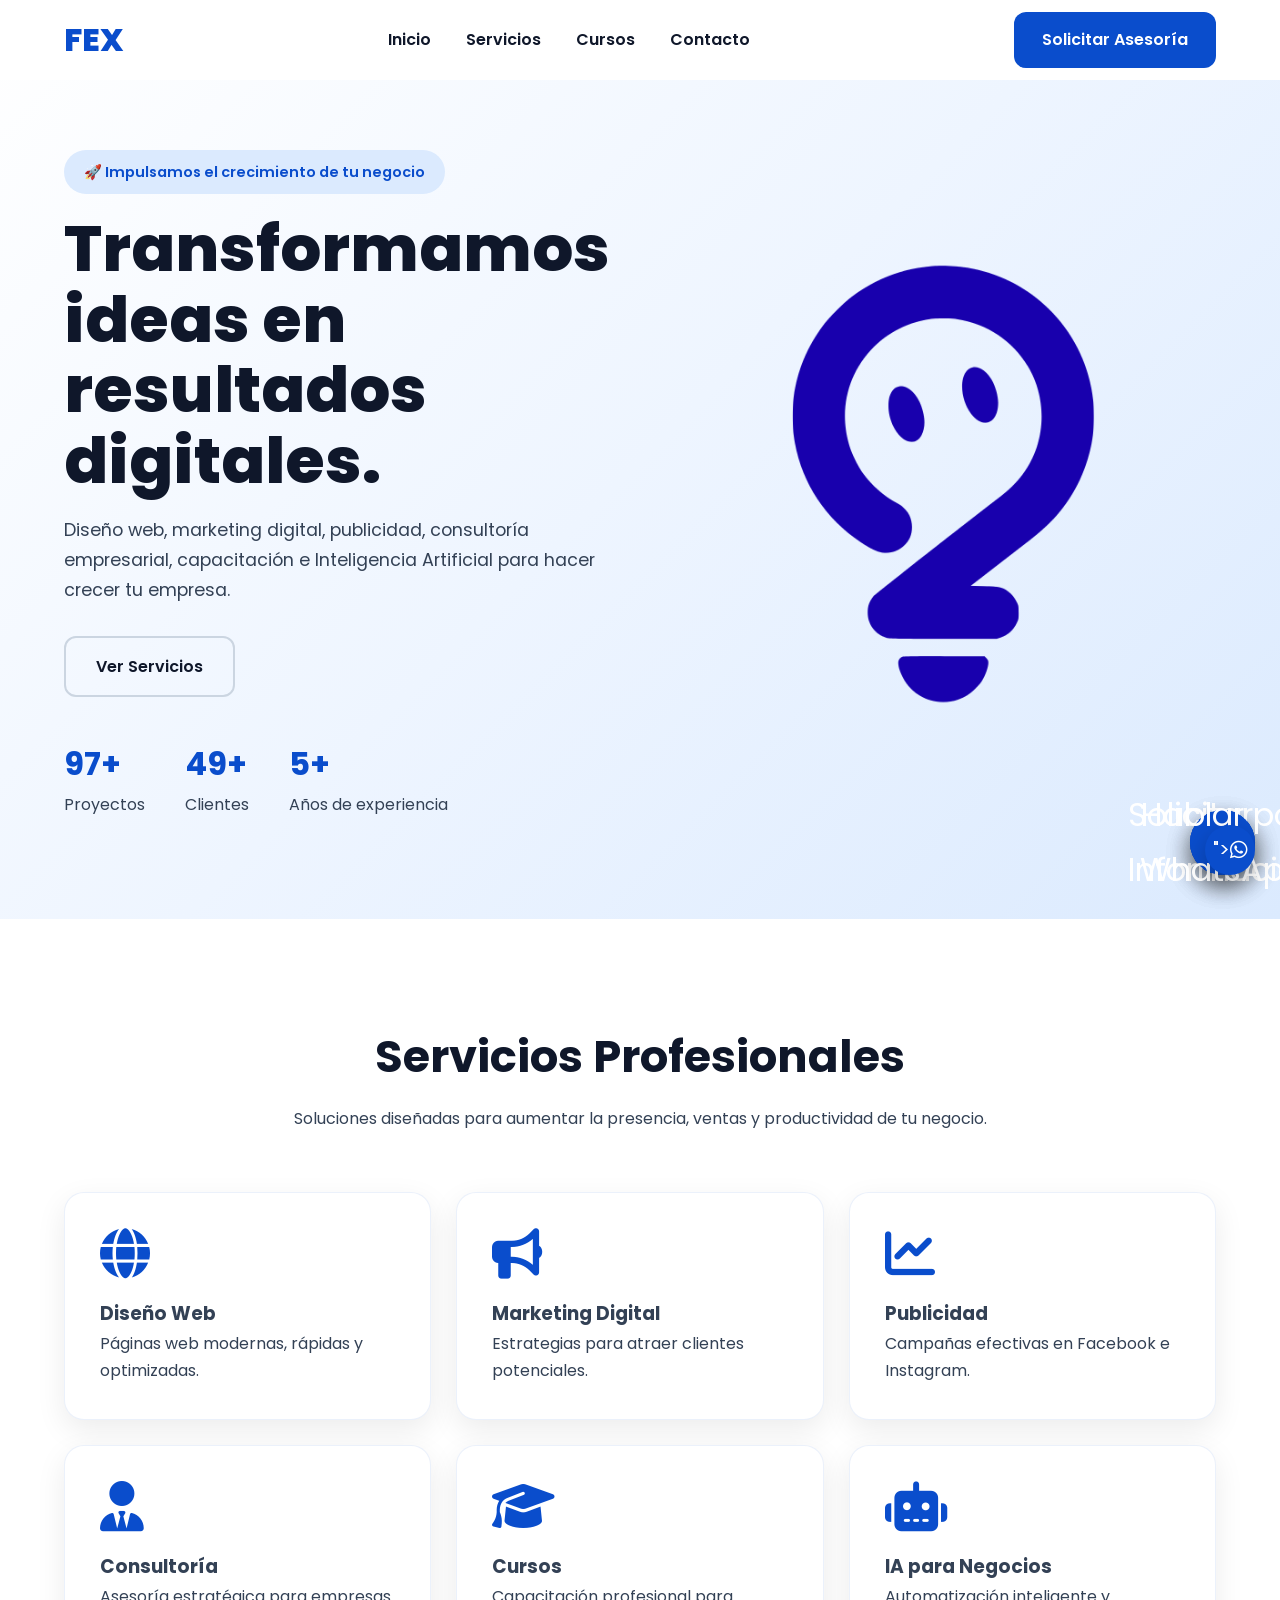
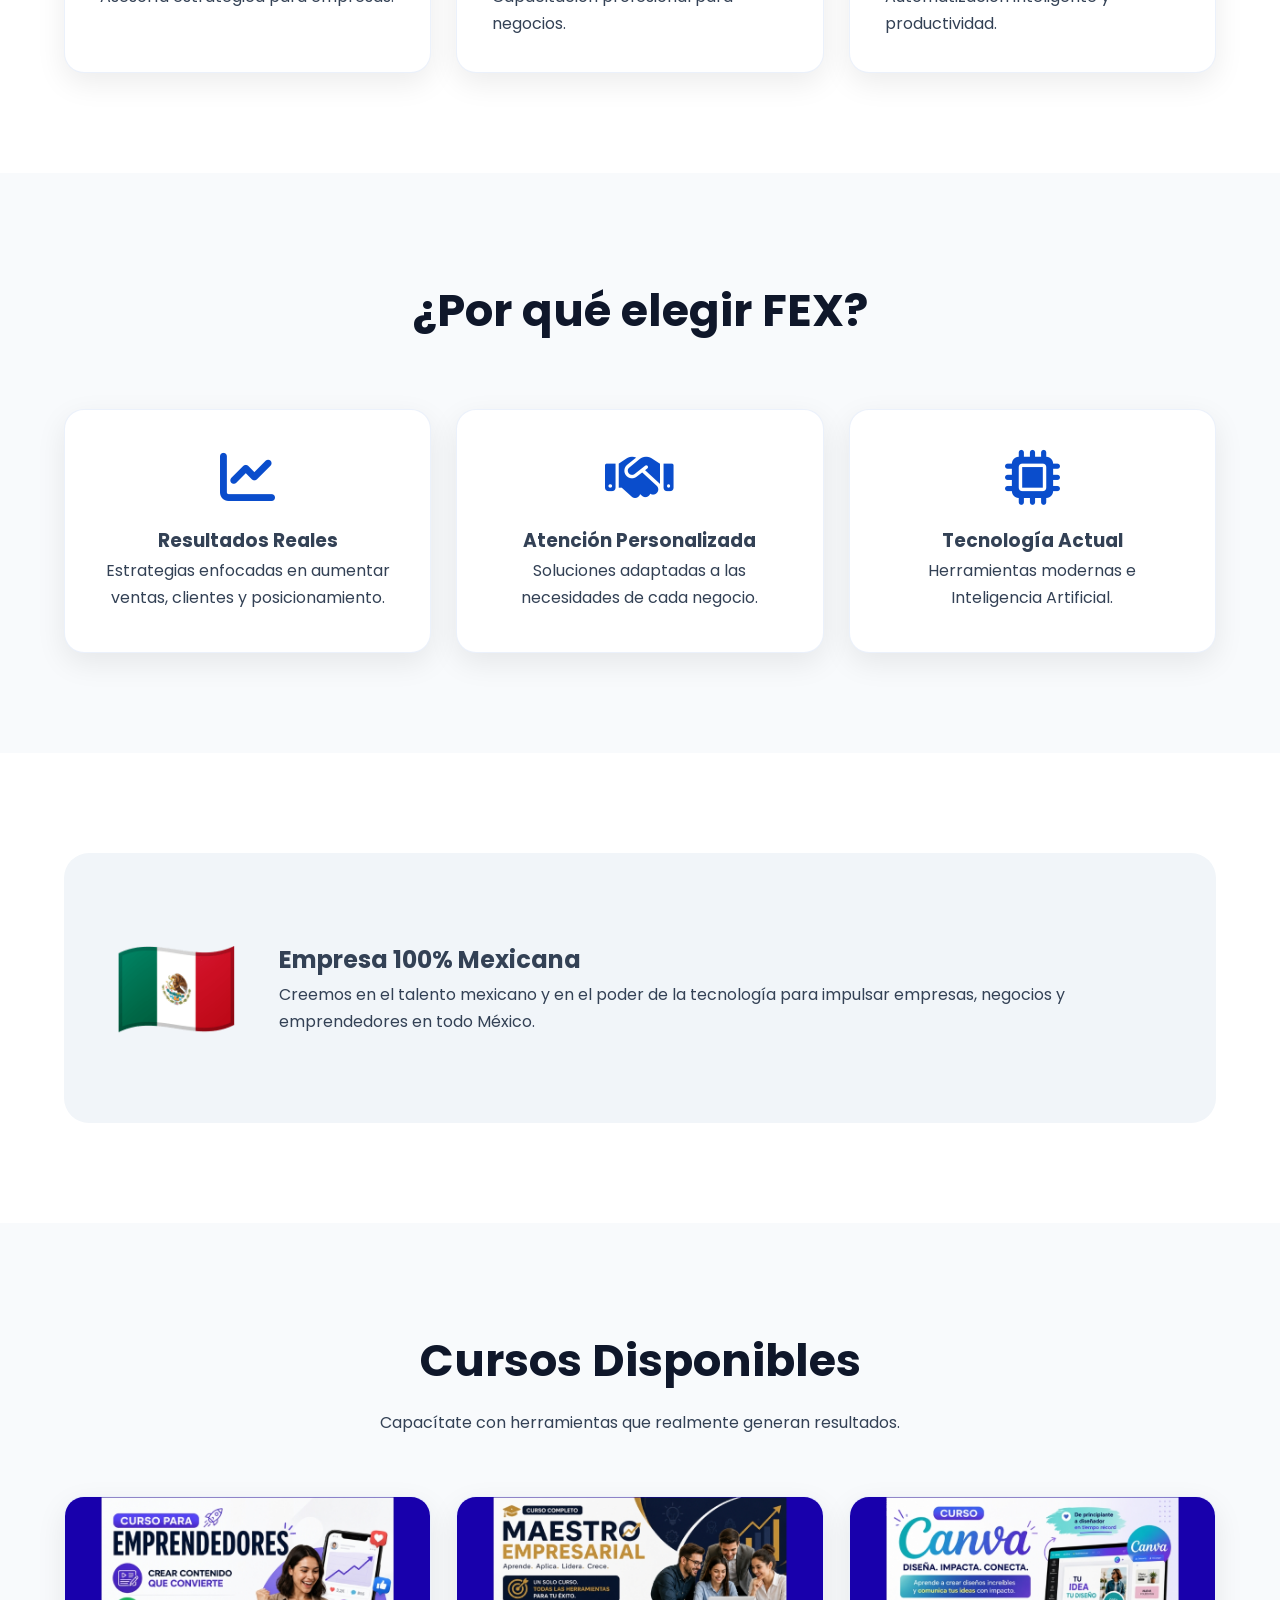
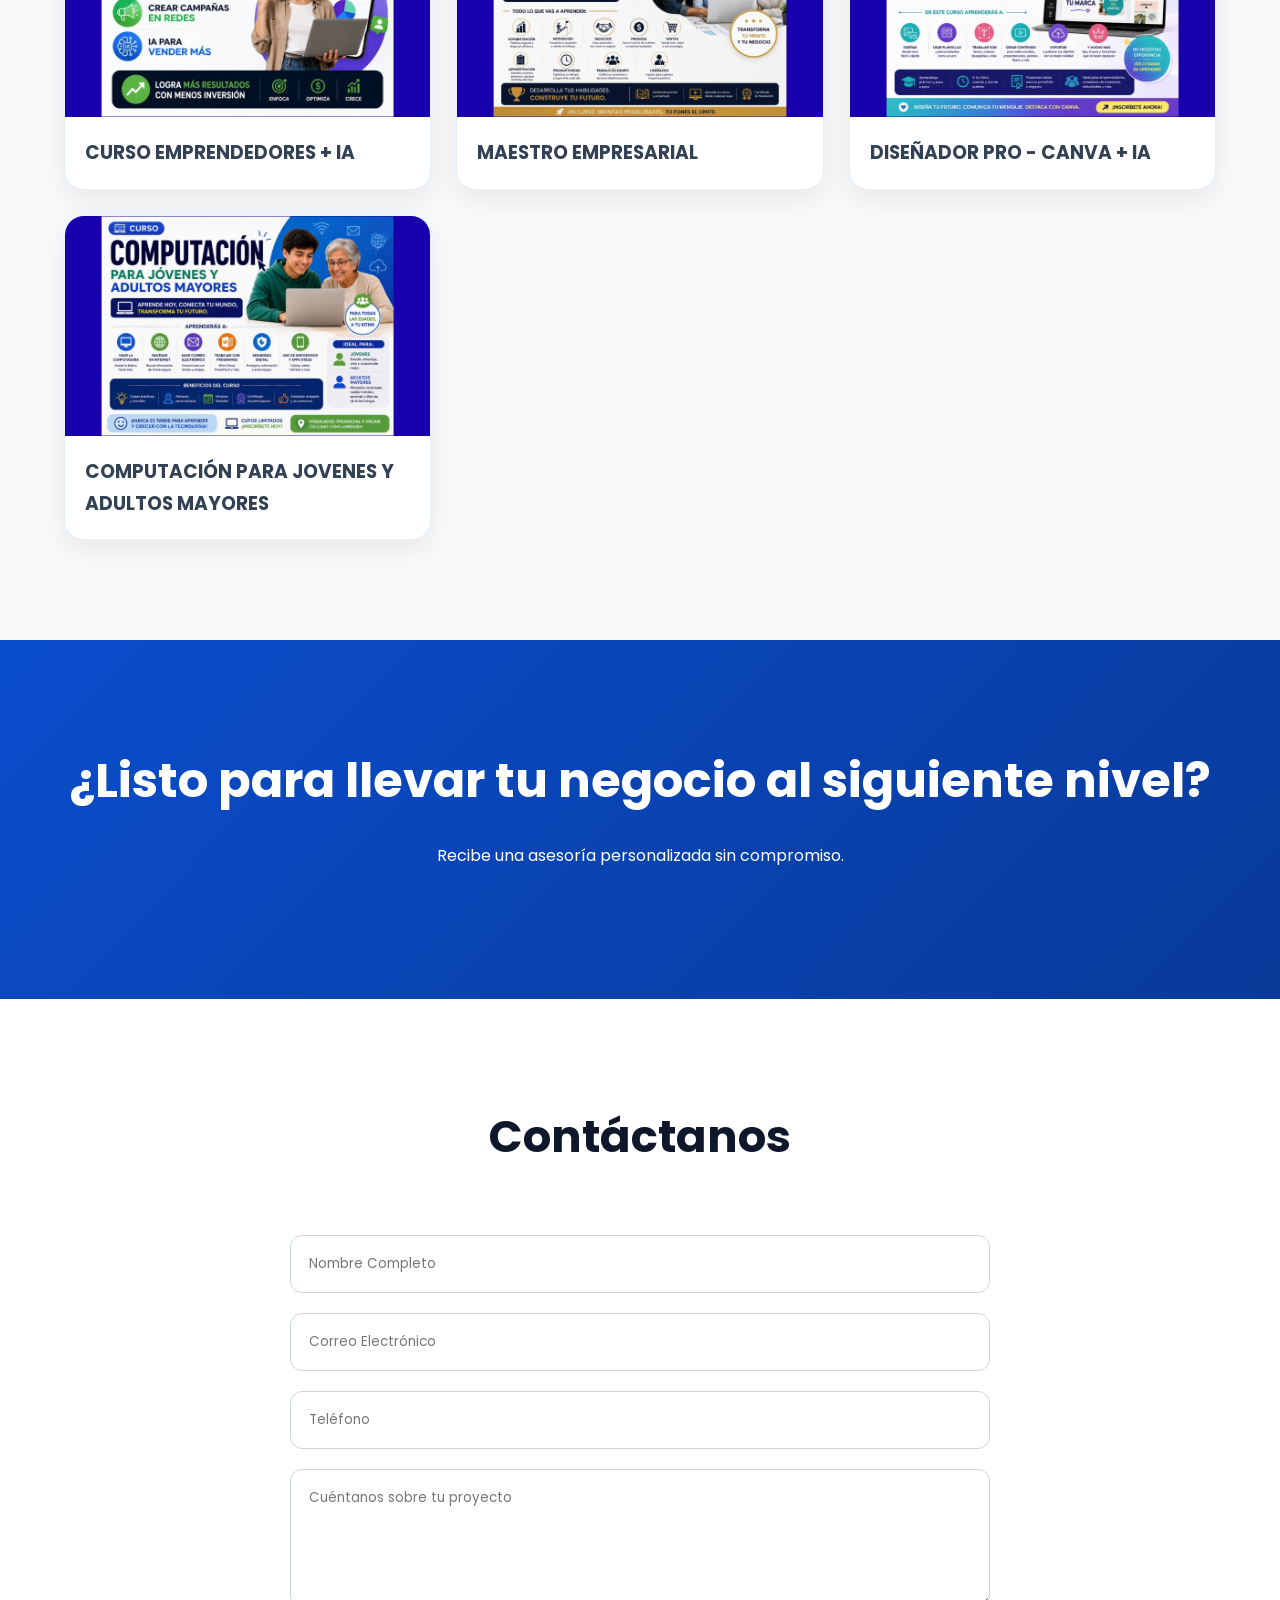
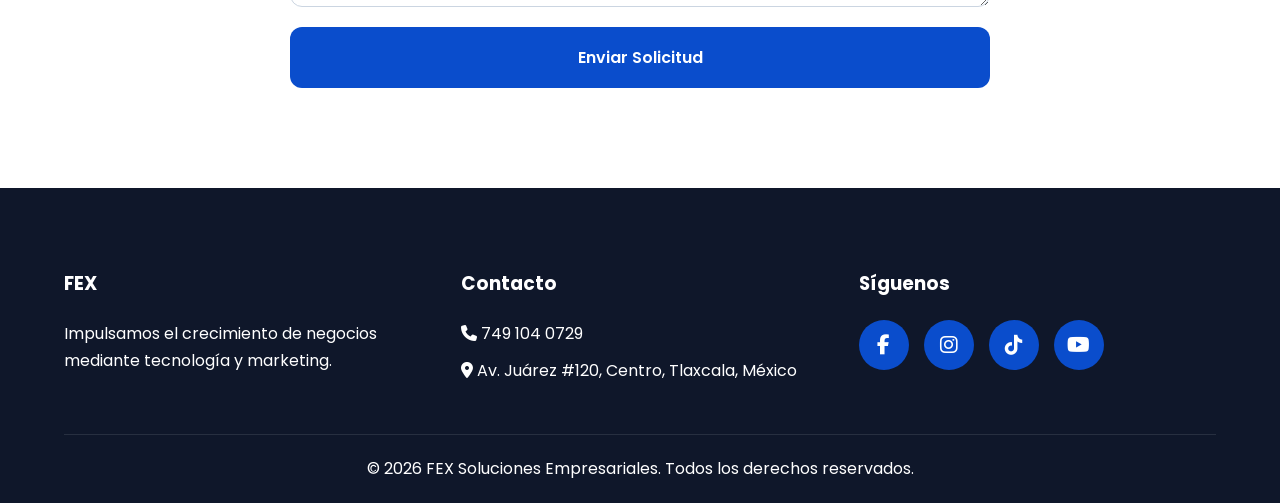
==== web/FEX/index.html @ c0623c0a "Add files via upload" ====
<!DOCTYPE html>
<html lang="es">
<head>

<meta charset="UTF-8">
<meta name="viewport" content="width=device-width, initial-scale=1.0">

<title>FEX Soluciones Empresariales</title>

<meta name="description" content="Diseño Web, Marketing Digital, Publicidad, Consultoría, Cursos e Inteligencia Artificial para Negocios.">

<link rel="preconnect" href="https://fonts.googleapis.com">
<link href="https://fonts.googleapis.com/css2?family=Poppins:wght@300;400;500;600;700;800&display=swap" rel="stylesheet">

<link rel="stylesheet" href="https://cdnjs.cloudflare.com/ajax/libs/font-awesome/6.7.2/css/all.min.css">

<link rel="stylesheet" href="style.css">

</head>

<body>

<!-- ===================== -->
<!-- BOTON WHATSAPP -->
<!-- ===================== -->

<a href="https://wa.me/527491040729?text=Hola,%20quiero%20solicitar%20una%20asesor%C3%ADa%20para%20mi%20negocio." class="whatsapp-float" target="_blank">
    <i class="fab fa-whatsapp"></i>
</a>

<!-- ===================== -->
<!-- HEADER -->
<!-- ===================== -->

<header id="header">

<div class="container">

<nav class="navbar">

<div class="logo">
    FEX
</div>

<ul class="nav-menu">

<li><a href="#inicio">Inicio</a></li>
<li><a href="#servicios">Servicios</a></li>
<li><a href="#cursos">Cursos</a></li>
<li><a href="#contacto">Contacto</a></li>

</ul>

<div class="nav-buttons">

<a href="https://wa.me/527491040729" class="btn-whatsapp">
    Solicitar Asesoría
</a>

</div>

<div class="menu-btn">
<i class="fas fa-bars"></i>
</div>

</nav>

</div>

</header>

<!-- ===================== -->
<!-- HERO -->
<!-- ===================== -->

<section class="hero" id="inicio">

<div class="container">

<div class="hero-content">

<div class="hero-text">

<span class="badge">
🚀 Impulsamos el crecimiento de tu negocio
</span>

<h1>
Transformamos ideas en resultados digitales.
</h1>

<p>

Diseño web, marketing digital, publicidad,
consultoría empresarial, capacitación e
Inteligencia Artificial para hacer crecer
tu empresa.

</p>

<div class="hero-buttons">

<a href="https://wa.me/527491040729?text=Hola,%20quiero%20solicitar%20una%20asesor%C3%ADa%20para%20mi%20negocio." class="whatsapp-float" target="_blank">
Solicitar Información
</a>

<a href="#servicios" class="btn-secondary">
Ver Servicios
</a>

</div>

<div class="hero-stats">

<div>
<h3>+100</h3>
<span>Proyectos</span>
</div>

<div>
<h3>+50</h3>
<span>Clientes</span>
</div>

<div>
<h3>5</h3>
<span>Años de experiencia</span>
</div>

</div>

</div>

<div class="hero-image">

<img src="img/hero.png" alt="FEX">

</div>

</div>

</div>

</section>

<!-- ===================== -->
<!-- SERVICIOS -->
<!-- ===================== -->

<section class="services" id="servicios">

<div class="container">

<div class="section-title">

<h2>Servicios Profesionales</h2>

<p>
Soluciones diseñadas para aumentar la presencia,
ventas y productividad de tu negocio.
</p>

</div>

<div class="services-grid">

<div class="service-card">

<i class="fas fa-globe"></i>

<h3>Diseño Web</h3>

<p>
Páginas web modernas, rápidas y optimizadas.
</p>

</div>

<div class="service-card">

<i class="fas fa-bullhorn"></i>

<h3>Marketing Digital</h3>

<p>
Estrategias para atraer clientes potenciales.
</p>

</div>

<div class="service-card">

<i class="fas fa-chart-line"></i>

<h3>Publicidad</h3>

<p>
Campañas efectivas en Facebook e Instagram.
</p>

</div>

<div class="service-card">

<i class="fas fa-user-tie"></i>

<h3>Consultoría</h3>

<p>
Asesoría estratégica para empresas.
</p>

</div>

<div class="service-card">

<i class="fas fa-graduation-cap"></i>

<h3>Cursos</h3>

<p>
Capacitación profesional para negocios.
</p>

</div>

<div class="service-card">

<i class="fas fa-robot"></i>

<h3>IA para Negocios</h3>

<p>
Automatización inteligente y productividad.
</p>

</div>

</div>

</div>

</section>

<!-- ===================== -->
<!-- BENEFICIOS -->
<!-- ===================== -->

<section class="benefits">

<div class="container">

<div class="section-title">

<h2>¿Por qué elegir FEX?</h2>

</div>

<div class="benefits-grid">

<div class="benefit-card">

<i class="fas fa-chart-line"></i>

<h3>Resultados Reales</h3>

<p>
Estrategias enfocadas en aumentar ventas,
clientes y posicionamiento.
</p>

</div>

<div class="benefit-card">

<i class="fas fa-handshake"></i>

<h3>Atención Personalizada</h3>

<p>
Soluciones adaptadas a las necesidades
de cada negocio.
</p>

</div>

<div class="benefit-card">

<i class="fas fa-microchip"></i>

<h3>Tecnología Actual</h3>

<p>
Herramientas modernas e Inteligencia Artificial.
</p>

</div>

</div>

</div>

</section>

<!-- ===================== -->
<!-- EMPRESA MEXICANA -->
<!-- ===================== -->

<section class="mexico">

<div class="container">

<div class="mexico-box">

<div class="mexico-icon">
🇲🇽
</div>

<div>

<h2>Empresa 100% Mexicana</h2>

<p>

Creemos en el talento mexicano y en el poder
de la tecnología para impulsar empresas,
negocios y emprendedores en todo México.

</p>

</div>

</div>

</div>

</section>

<!-- ===================== -->
<!-- CURSOS -->
<!-- ===================== -->

<section class="courses" id="cursos">

<div class="container">

<div class="section-title">

<h2>Cursos Disponibles</h2>

<p>
Capacítate con herramientas que realmente generan resultados.
</p>

</div>

<div class="courses-grid">

<div class="course-card">

<img src="img/curso1.jpg">

<h3>CURSO EMPRENDEDORES + IA</h3>

</div>

<div class="course-card">

<img src="img/curso2.jpg">

<h3>MAESTRO EMPRESARIAL</h3>

</div>

<div class="course-card">

<img src="img/curso3.jpg">

<h3>DISEÑADOR PRO - CANVA + IA</h3>

</div>

<div class="course-card">

<img src="img/curso4.jpg">

<h3>COMPUTACIÓN PARA JOVENES Y ADULTOS MAYORES</h3>

</div>

</div>

</div>

</section>

<!-- ===================== -->
<!-- CTA -->
<!-- ===================== -->

<section class="cta">

<div class="container">

<h2>
¿Listo para llevar tu negocio al siguiente nivel?
</h2>

<p>
Recibe una asesoría personalizada sin compromiso.
</p>

<a href="https://wa.me/527491040729?text=Hola,%20quiero%20solicitar%20una%20asesor%C3%ADa%20para%20mi%20negocio." class="whatsapp-float" target="_blank">
Hablar por WhatsApp
</a>

</div>

</section>

<!-- ===================== -->
<!-- CONTACTO -->
<!-- ===================== -->

<section class="contact" id="contacto">

<div class="container">

<div class="section-title">

<h2>Contáctanos</h2>

</div>

<form class="contact-form" id="contactForm">

<input type="text" id="nombre" placeholder="Nombre Completo" required>

<input type="email" id="correo" placeholder="Correo Electrónico" required>

<input type="tel" id="telefono" placeholder="Teléfono" required>

<textarea id="mensaje" rows="5" placeholder="Cuéntanos sobre tu proyecto" required></textarea>

<button type="submit">
Enviar Solicitud
</button>

</form>

</form>

</div>

</section>

<!-- ===================== -->
<!-- FOOTER -->
<!-- ===================== -->

<footer>

<div class="container">

<div class="footer-grid">

<div>

<h3>FEX</h3>

<p>
Impulsamos el crecimiento de negocios mediante tecnología y marketing.
</p>

</div>

<div>

<h3>Contacto</h3>

<p><i class="fas fa-phone"></i> 749 104 0729</p>

<p>
<i class="fas fa-location-dot"></i>
Av. Juárez #120,
Centro, Tlaxcala, México
</p>

</div>

<div>

<h3>Síguenos</h3>

<div class="social-icons">

<a href="https://wa.me/527491040729?text=Hola,%20quiero%20solicitar%20una%20asesor%C3%ADa%20para%20mi%20negocio." class="whatsapp-float" target="_blank">"><i class="fab fa-whatsapp"></i></a>

<a href="https://www.facebook.com/fexmx"><i class="fab fa-facebook-f"></i></a>

<a href="#"><i class="fab fa-instagram"></i></a>

<a href="https://www.tiktok.com/@ingpower23"><i class="fab fa-tiktok"></i></a>

<a href="https://www.youtube.com/channel/UCTlFU2hXDG-XNu4OUkbl8pQ"><i class="fab fa-youtube"></i></a>

</div>

</div>

</div>

<div class="footer-bottom">

<p>
© 2026 FEX Soluciones Empresariales. Todos los derechos reservados.
</p>

</div>

</div>

</footer>

<script src="script.js"></script>

</body>
</html>
---- web/FEX/style.css ----
/* FEX Premium Style - Azul Corporativo + CTA Verdes */

:root{
--primary:#0A4DCC;
--primary-dark:#083A99;
--secondary:#0f172a;
--light:#f8fbff;
--white:#ffffff;
--text:#334155;

--cta:#0A4DCC;
--cta-dark:#0A4DCC;

--shadow:0 10px 30px rgba(0,0,0,.08);
}

*{margin:0;padding:0;box-sizing:border-box;font-family:'Poppins',sans-serif;scroll-behavior:smooth}
body{background:#fff;color:var(--text);overflow-x:hidden;line-height:1.7}
img{max-width:100%;display:block}
a{text-decoration:none}
ul{list-style:none}
.container{width:90%;max-width:1200px;margin:auto}

.whatsapp-float{
position:fixed;bottom:25px;right:25px;width:65px;height:65px;
background:var(--cta);color:#fff;border-radius:50%;
display:flex;justify-content:center;align-items:center;
font-size:32px;z-index:999;box-shadow:0 10px 25px rgba(0,0,0,.25);
transition:.3s;
}
.whatsapp-float:hover{transform:scale(1.1)}

header{
position:fixed;top:0;left:0;width:100%;background:white;
box-shadow:0 2px 20px rgba(0,0,0,.05);z-index:999;
}
.navbar{height:80px;display:flex;align-items:center;justify-content:space-between}
.logo{font-size:2rem;font-weight:800;color:var(--primary)}
.nav-menu{display:flex;gap:35px}
.nav-menu a{color:#0f172a;font-weight:600;transition:.3s}
.nav-menu a:hover{color:var(--primary)}

.btn-whatsapp,.btn-primary{
background:var(--cta);color:#fff;padding:14px 28px;border-radius:12px;
font-weight:600;transition:.3s;display:inline-block
}
.btn-whatsapp:hover,.btn-primary:hover{background:var(--cta-dark)}

.menu-btn{display:none;font-size:28px;cursor:pointer}

.hero{
padding-top:150px;padding-bottom:100px;
background:linear-gradient(135deg,#ffffff 0%,#eef5ff 50%,#dbeafe 100%);
}
.hero-content{display:grid;grid-template-columns:1fr 1fr;gap:60px;align-items:center}

.badge{
display:inline-block;background:#dbeafe;color:var(--primary);
padding:10px 20px;border-radius:50px;font-size:.9rem;font-weight:600;
margin-bottom:20px;
}

.hero h1{
font-size:4rem;font-weight:800;line-height:1.1;margin-bottom:20px;
color:var(--secondary);
}
.hero p{font-size:1.1rem;margin-bottom:30px}
.hero-buttons{display:flex;gap:15px;flex-wrap:wrap;margin-bottom:40px}

.btn-secondary{
border:2px solid #cbd5e1;padding:15px 30px;border-radius:12px;
color:#0f172a;font-weight:600;
}

.hero-stats{display:flex;gap:40px;margin-top:20px}
.hero-stats h3{font-size:2rem;color:var(--primary)}

.hero-image img{
width:100%;
animation:float 5s ease-in-out infinite;
}

@keyframes float{
0%{transform:translateY(0)}
50%{transform:translateY(-15px)}
100%{transform:translateY(0)}
}

.section-title{text-align:center;margin-bottom:60px}
.section-title h2{font-size:2.8rem;color:#0f172a;margin-bottom:10px}
.section-title p{max-width:700px;margin:auto}

.services,.mexico,.contact{padding:100px 0}
.benefits,.courses{padding:100px 0;background:#f8fafc}

.services-grid,.benefits-grid,.courses-grid{
display:grid;
grid-template-columns:repeat(auto-fit,minmax(280px,1fr));
gap:25px;
}

.service-card,.benefit-card,.course-card{
background:#fff;
border-radius:20px;
box-shadow:var(--shadow);
border:1px solid rgba(10,77,204,.08);
transition:.3s;
}

.service-card{padding:35px}
.benefit-card{padding:40px;text-align:center}
.course-card{overflow:hidden}

.service-card:hover,
.benefit-card:hover,
.course-card:hover{
transform:translateY(-12px);
box-shadow:0 20px 40px rgba(10,77,204,.15);
}

.service-card i,.benefit-card i{
color:var(--primary);
margin-bottom:20px;
}

.service-card i{font-size:50px}
.benefit-card i{font-size:55px}

.course-card img{
height:220px;width:100%;object-fit:cover;
}
.course-card h3{padding:20px}

.mexico-box{
display:flex;align-items:center;gap:40px;
background:#f1f5f9;padding:50px;border-radius:25px;
}
.mexico-icon{font-size:100px}

.cta{
padding:100px 0;
background:linear-gradient(135deg,#0A4DCC,#083A99);
text-align:center;color:white;
}
.cta h2{font-size:3rem;margin-bottom:20px}
.cta p{margin-bottom:30px}

.contact-form{
max-width:700px;margin:auto;
display:flex;flex-direction:column;gap:20px;
}
.contact-form input,.contact-form textarea{
padding:18px;border:1px solid #cbd5e1;border-radius:12px;outline:none;
}
.contact-form button{
background:var(--cta);color:white;border:none;padding:18px;
border-radius:12px;cursor:pointer;font-size:1rem;font-weight:600;
}

footer{
background:#0f172a;color:white;padding-top:80px;
}
.footer-grid{
display:grid;
grid-template-columns:repeat(auto-fit,minmax(250px,1fr));
gap:40px;
}
.footer-grid h3{margin-bottom:20px}
.footer-grid p{margin-bottom:10px}

.social-icons{display:flex;gap:15px;flex-wrap:wrap}
.social-icons a{
width:50px;height:50px;background:var(--primary);
color:white;display:flex;justify-content:center;align-items:center;
border-radius:50%;font-size:20px;transition:.3s;
}
.social-icons a:hover{
background:var(--primary-dark);
transform:translateY(-5px);
}

.footer-bottom{
border-top:1px solid rgba(255,255,255,.1);
margin-top:40px;padding:20px 0;text-align:center;
}

.hidden{
opacity:0;
transform:translateY(40px);
transition:all .8s ease;
}
.show{opacity:1;transform:translateY(0)}

.nav-menu.active{
display:flex!important;
position:absolute;
top:80px;left:0;width:100%;
background:white;flex-direction:column;
padding:30px;box-shadow:0 10px 20px rgba(0,0,0,.08);
}

.pulse{animation:pulse 1s}
@keyframes pulse{
0%{transform:scale(1)}
50%{transform:scale(1.15)}
100%{transform:scale(1)}
}

@media(max-width:991px){
.hero-content{grid-template-columns:1fr;text-align:center}
.hero-stats{justify-content:center}
.mexico-box{flex-direction:column;text-align:center}
.hero h1{font-size:3rem}
}

@media(max-width:768px){
.nav-menu{display:none}
.menu-btn{display:block}
.hero{padding-top:130px}
.hero h1{font-size:2.3rem}
.section-title h2{font-size:2rem}
.cta h2{font-size:2rem}
.hero-buttons{justify-content:center}
.hero-stats{flex-direction:column;gap:20px}
.whatsapp-float{width:60px;height:60px;font-size:28px}
}
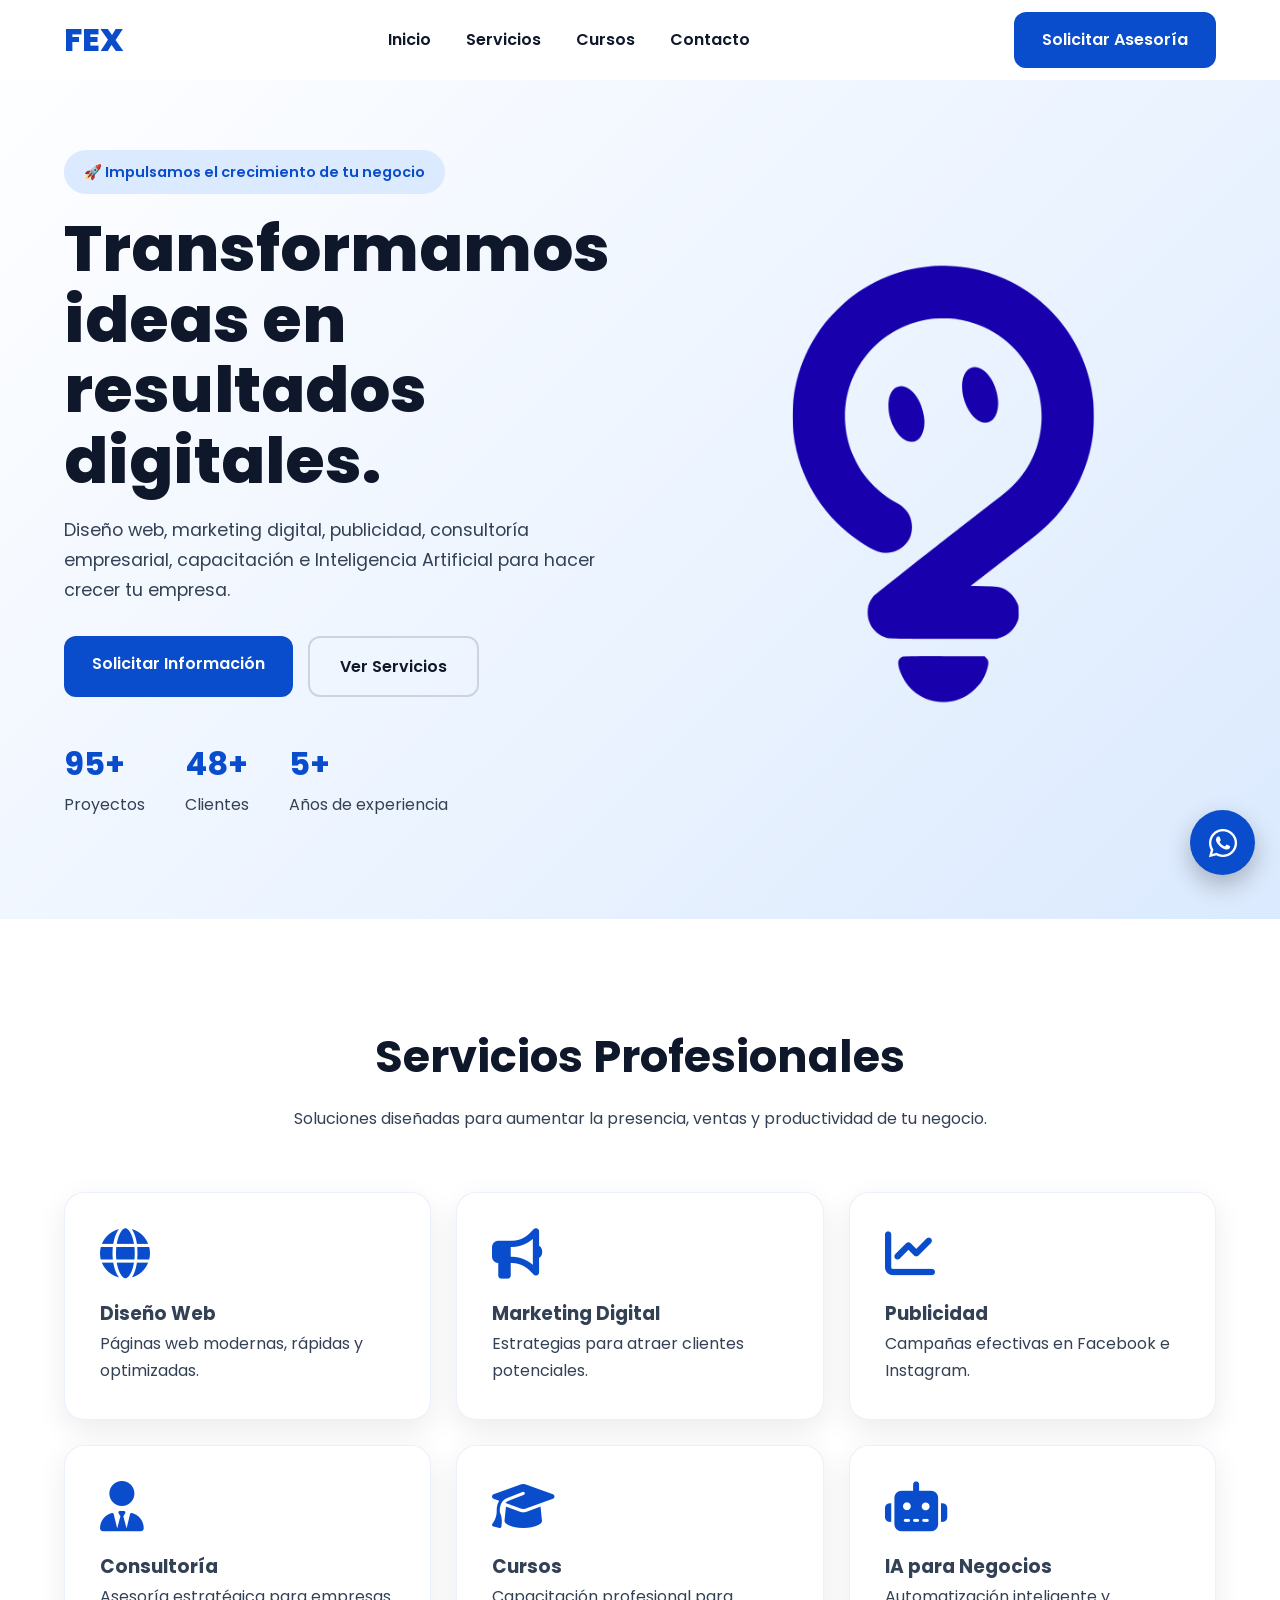
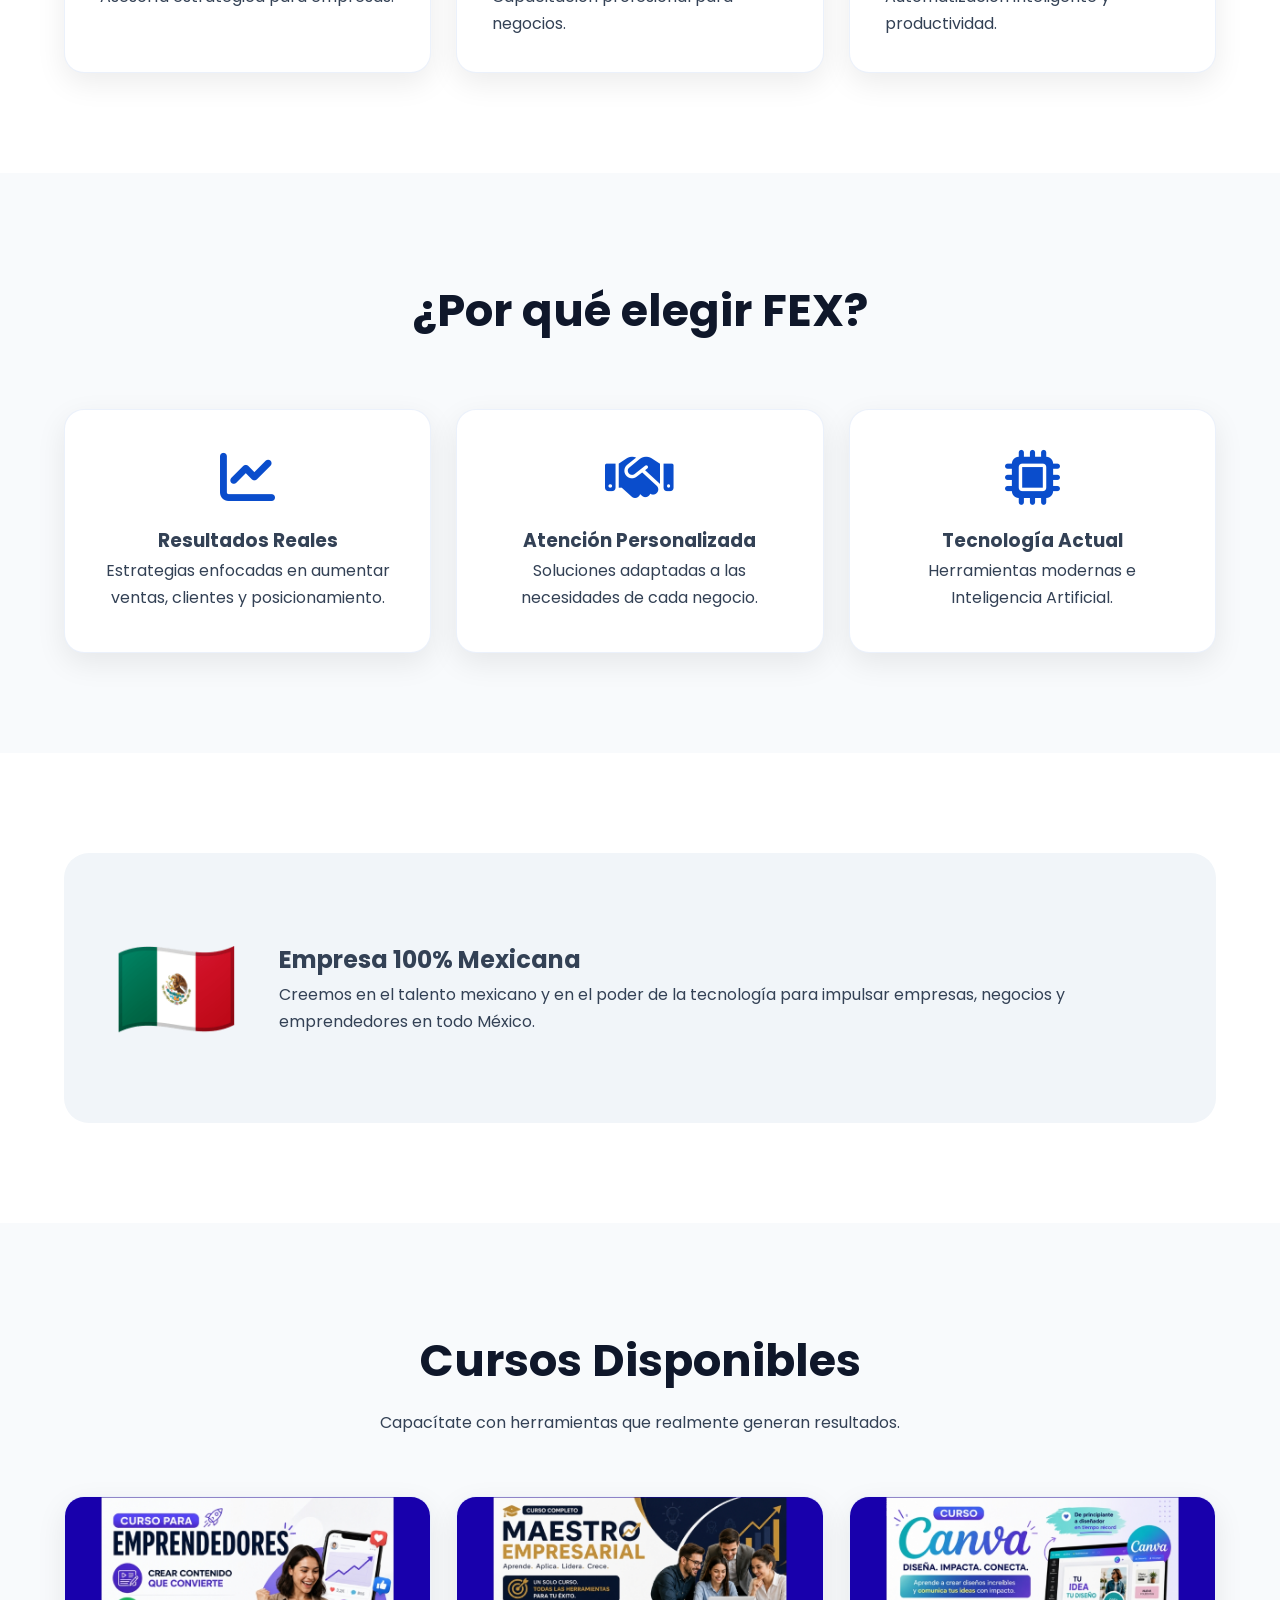
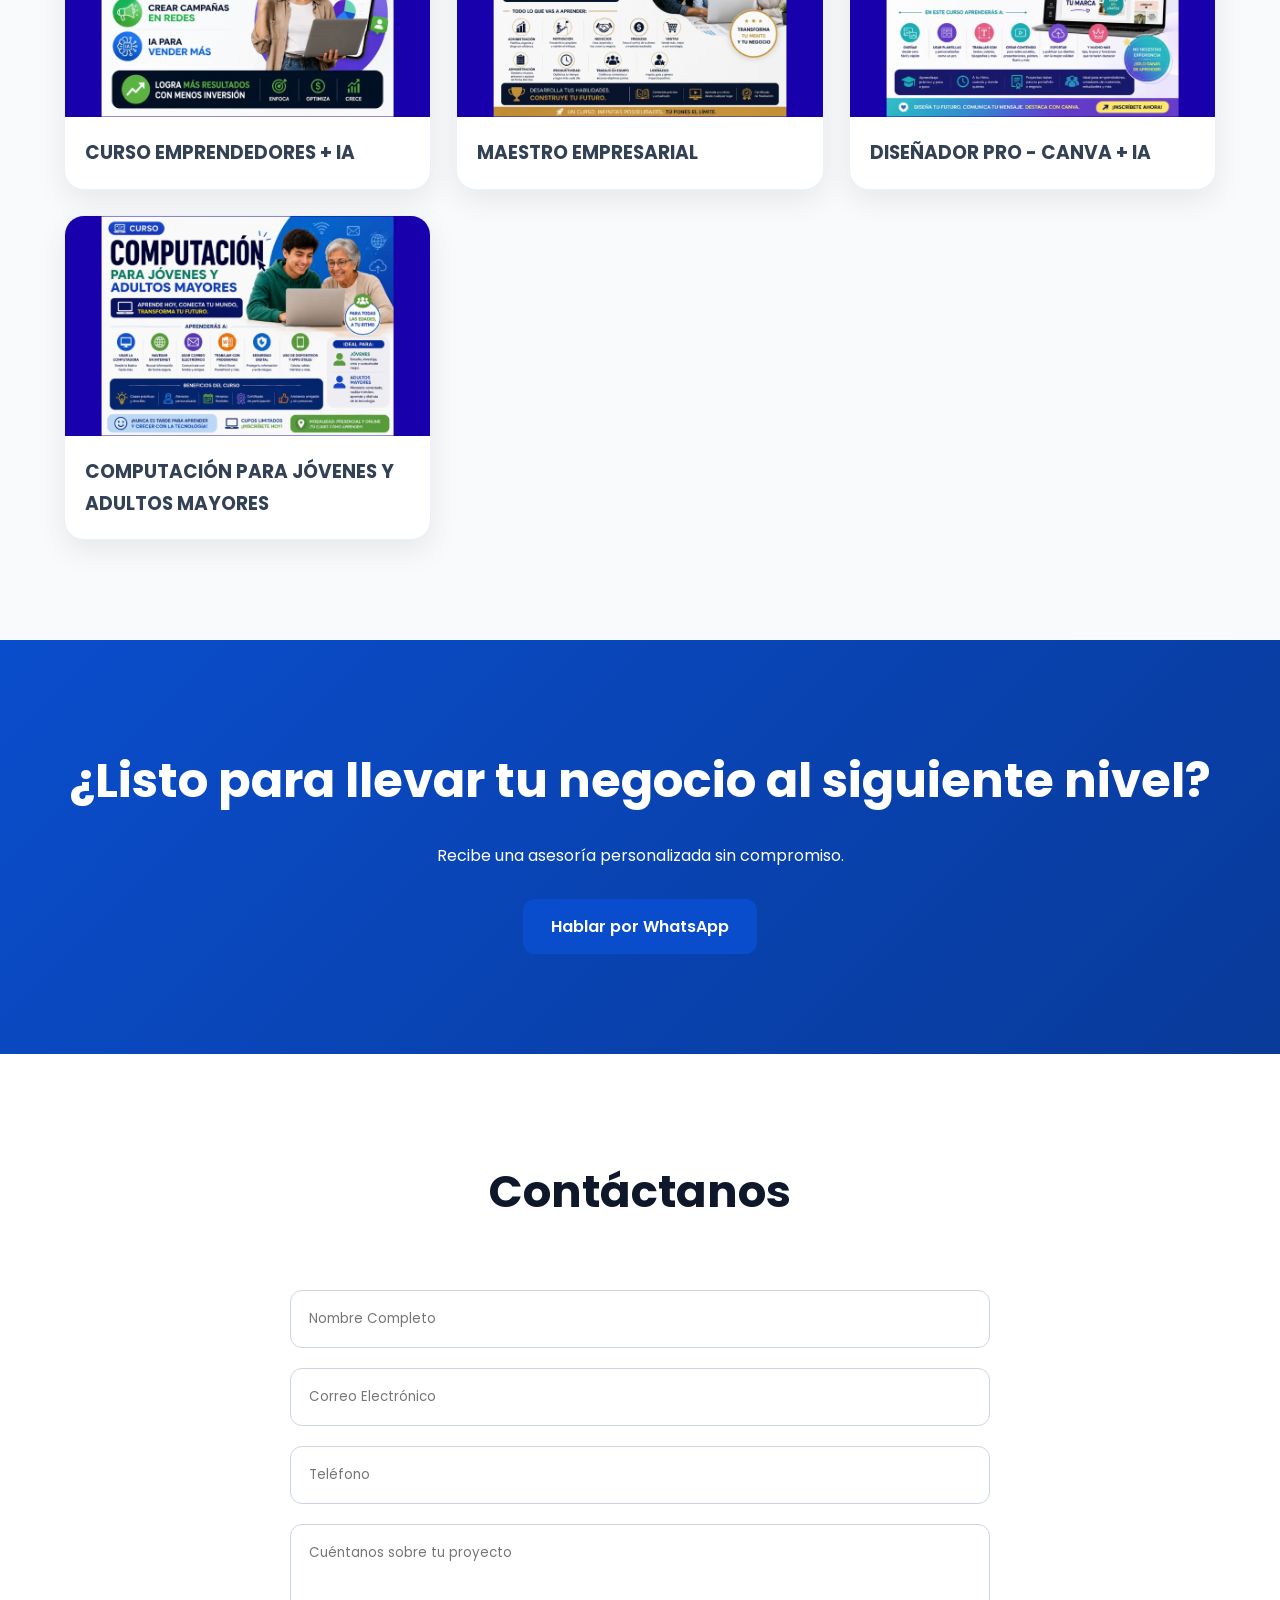
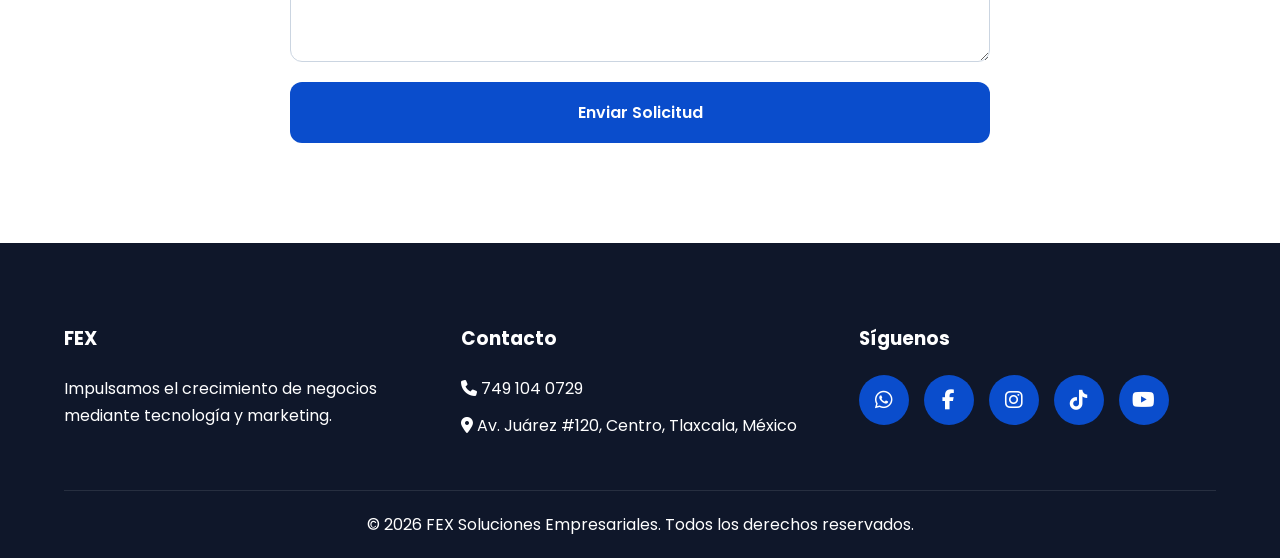
==== commit 7cc5fa93: "Update index.html" ====
--- a/web/FEX/index.html
+++ b/web/FEX/index.html
@@ -1,62 +1,46 @@
 <!DOCTYPE html>
 <html lang="es">
 <head>
-
 <meta charset="UTF-8">
 <meta name="viewport" content="width=device-width, initial-scale=1.0">
 
 <title>FEX Soluciones Empresariales</title>
 
 <meta name="description" content="Diseño Web, Marketing Digital, Publicidad, Consultoría, Cursos e Inteligencia Artificial para Negocios.">
+<meta name="robots" content="index,follow">
+<meta name="theme-color" content="#0A4DCC">
 
 <link rel="preconnect" href="https://fonts.googleapis.com">
 <link href="https://fonts.googleapis.com/css2?family=Poppins:wght@300;400;500;600;700;800&display=swap" rel="stylesheet">
 
 <link rel="stylesheet" href="https://cdnjs.cloudflare.com/ajax/libs/font-awesome/6.7.2/css/all.min.css">
-
 <link rel="stylesheet" href="style.css">
-
 </head>
 
 <body>
 
-<!-- ===================== -->
-<!-- BOTON WHATSAPP -->
-<!-- ===================== -->
-
-<a href="https://wa.me/527491040729?text=Hola,%20quiero%20solicitar%20una%20asesor%C3%ADa%20para%20mi%20negocio." class="whatsapp-float" target="_blank">
-    <i class="fab fa-whatsapp"></i>
-</a>
-
-<!-- ===================== -->
-<!-- HEADER -->
-<!-- ===================== -->
+<a href="https://wa.me/527491040729?text=Hola,%20quiero%20solicitar%20una%20asesor%C3%ADa%20para%20mi%20negocio."
+class="whatsapp-float" target="_blank" rel="noopener noreferrer">
+<i class="fab fa-whatsapp"></i>
+</a>
 
 <header id="header">
-
-<div class="container">
-
+<div class="container">
 <nav class="navbar">
 
-<div class="logo">
-    FEX
-</div>
+<a href="#inicio" class="logo">FEX</a>
 
 <ul class="nav-menu">
-
 <li><a href="#inicio">Inicio</a></li>
 <li><a href="#servicios">Servicios</a></li>
 <li><a href="#cursos">Cursos</a></li>
 <li><a href="#contacto">Contacto</a></li>
-
 </ul>
 
 <div class="nav-buttons">
-
-<a href="https://wa.me/527491040729" class="btn-whatsapp">
-    Solicitar Asesoría
-</a>
-
+<a href="https://wa.me/527491040729" class="btn-whatsapp" target="_blank" rel="noopener noreferrer">
+Solicitar Asesoría
+</a>
 </div>
 
 <div class="menu-btn">
@@ -64,43 +48,30 @@
 </div>
 
 </nav>
-
-</div>
-
+</div>
 </header>
 
-<!-- ===================== -->
-<!-- HERO -->
-<!-- ===================== -->
-
 <section class="hero" id="inicio">
-
-<div class="container">
-
+<div class="container">
 <div class="hero-content">
 
 <div class="hero-text">
 
-<span class="badge">
-🚀 Impulsamos el crecimiento de tu negocio
-</span>
-
-<h1>
-Transformamos ideas en resultados digitales.
-</h1>
+<span class="badge">🚀 Impulsamos el crecimiento de tu negocio</span>
+
+<h1>Transformamos ideas en resultados digitales.</h1>
 
 <p>
-
 Diseño web, marketing digital, publicidad,
 consultoría empresarial, capacitación e
 Inteligencia Artificial para hacer crecer
 tu empresa.
-
 </p>
 
 <div class="hero-buttons">
 
-<a href="https://wa.me/527491040729?text=Hola,%20quiero%20solicitar%20una%20asesor%C3%ADa%20para%20mi%20negocio." class="whatsapp-float" target="_blank">
+<a href="https://wa.me/527491040729?text=Hola,%20quiero%20solicitar%20una%20asesor%C3%ADa%20para%20mi%20negocio."
+class="btn-primary" target="_blank" rel="noopener noreferrer">
 Solicitar Información
 </a>
 
@@ -111,418 +82,236 @@
 </div>
 
 <div class="hero-stats">
-
+<div><h3>100</h3><span>Proyectos</span></div>
+<div><h3>50</h3><span>Clientes</span></div>
+<div><h3>5</h3><span>Años de experiencia</span></div>
+</div>
+
+</div>
+
+<div class="hero-image">
+<img src="img/hero.png" alt="FEX Soluciones Empresariales">
+</div>
+
+</div>
+</div>
+</section>
+
+<section class="services" id="servicios">
+<div class="container">
+
+<div class="section-title">
+<h2>Servicios Profesionales</h2>
+<p>Soluciones diseñadas para aumentar la presencia, ventas y productividad de tu negocio.</p>
+</div>
+
+<div class="services-grid">
+
+<div class="service-card">
+<i class="fas fa-globe"></i>
+<h3>Diseño Web</h3>
+<p>Páginas web modernas, rápidas y optimizadas.</p>
+</div>
+
+<div class="service-card">
+<i class="fas fa-bullhorn"></i>
+<h3>Marketing Digital</h3>
+<p>Estrategias para atraer clientes potenciales.</p>
+</div>
+
+<div class="service-card">
+<i class="fas fa-chart-line"></i>
+<h3>Publicidad</h3>
+<p>Campañas efectivas en Facebook e Instagram.</p>
+</div>
+
+<div class="service-card">
+<i class="fas fa-user-tie"></i>
+<h3>Consultoría</h3>
+<p>Asesoría estratégica para empresas.</p>
+</div>
+
+<div class="service-card">
+<i class="fas fa-graduation-cap"></i>
+<h3>Cursos</h3>
+<p>Capacitación profesional para negocios.</p>
+</div>
+
+<div class="service-card">
+<i class="fas fa-robot"></i>
+<h3>IA para Negocios</h3>
+<p>Automatización inteligente y productividad.</p>
+</div>
+
+</div>
+</div>
+</section>
+
+<section class="benefits">
+<div class="container">
+
+<div class="section-title">
+<h2>¿Por qué elegir FEX?</h2>
+</div>
+
+<div class="benefits-grid">
+
+<div class="benefit-card">
+<i class="fas fa-chart-line"></i>
+<h3>Resultados Reales</h3>
+<p>Estrategias enfocadas en aumentar ventas, clientes y posicionamiento.</p>
+</div>
+
+<div class="benefit-card">
+<i class="fas fa-handshake"></i>
+<h3>Atención Personalizada</h3>
+<p>Soluciones adaptadas a las necesidades de cada negocio.</p>
+</div>
+
+<div class="benefit-card">
+<i class="fas fa-microchip"></i>
+<h3>Tecnología Actual</h3>
+<p>Herramientas modernas e Inteligencia Artificial.</p>
+</div>
+
+</div>
+</div>
+</section>
+
+<section class="mexico">
+<div class="container">
+<div class="mexico-box">
+<div class="mexico-icon">🇲🇽</div>
 <div>
-<h3>+100</h3>
-<span>Proyectos</span>
-</div>
+<h2>Empresa 100% Mexicana</h2>
+<p>Creemos en el talento mexicano y en el poder de la tecnología para impulsar empresas, negocios y emprendedores en todo México.</p>
+</div>
+</div>
+</div>
+</section>
+
+<section class="courses" id="cursos">
+<div class="container">
+
+<div class="section-title">
+<h2>Cursos Disponibles</h2>
+<p>Capacítate con herramientas que realmente generan resultados.</p>
+</div>
+
+<div class="courses-grid">
+<div class="course-card">
+<img src="img/curso1.jpg" alt="Curso Emprendedores IA">
+<h3>CURSO EMPRENDEDORES + IA</h3>
+</div>
+
+<div class="course-card">
+<img src="img/curso2.jpg" alt="Maestro Empresarial">
+<h3>MAESTRO EMPRESARIAL</h3>
+</div>
+
+<div class="course-card">
+<img src="img/curso3.jpg" alt="Diseñador Pro Canva IA">
+<h3>DISEÑADOR PRO - CANVA + IA</h3>
+</div>
+
+<div class="course-card">
+<img src="img/curso4.jpg" alt="Computación para Jóvenes y Adultos Mayores">
+<h3>COMPUTACIÓN PARA JÓVENES Y ADULTOS MAYORES</h3>
+</div>
+</div>
+
+</div>
+</section>
+
+<section class="cta">
+<div class="container">
+<h2>¿Listo para llevar tu negocio al siguiente nivel?</h2>
+<p>Recibe una asesoría personalizada sin compromiso.</p>
+
+<a href="https://wa.me/527491040729?text=Hola,%20quiero%20solicitar%20una%20asesor%C3%ADa%20para%20mi%20negocio."
+class="btn-primary" target="_blank" rel="noopener noreferrer">
+Hablar por WhatsApp
+</a>
+
+</div>
+</section>
+
+<section class="contact" id="contacto">
+<div class="container">
+
+<div class="section-title">
+<h2>Contáctanos</h2>
+</div>
+
+<form class="contact-form" id="contactForm">
+
+<input type="text" id="nombre" placeholder="Nombre Completo" required>
+<input type="email" id="correo" placeholder="Correo Electrónico" required>
+<input type="tel" id="telefono" placeholder="Teléfono" required>
+
+<textarea id="mensaje" rows="5" placeholder="Cuéntanos sobre tu proyecto" required></textarea>
+
+<button type="submit">Enviar Solicitud</button>
+
+</form>
+
+</div>
+</section>
+
+<footer>
+<div class="container">
+
+<div class="footer-grid">
 
 <div>
-<h3>+50</h3>
-<span>Clientes</span>
+<h3>FEX</h3>
+<p>Impulsamos el crecimiento de negocios mediante tecnología y marketing.</p>
 </div>
 
 <div>
-<h3>5</h3>
-<span>Años de experiencia</span>
-</div>
-
-</div>
-
-</div>
-
-<div class="hero-image">
-
-<img src="img/hero.png" alt="FEX">
-
-</div>
-
-</div>
-
-</div>
-
-</section>
-
-<!-- ===================== -->
-<!-- SERVICIOS -->
-<!-- ===================== -->
-
-<section class="services" id="servicios">
-
-<div class="container">
-
-<div class="section-title">
-
-<h2>Servicios Profesionales</h2>
-
-<p>
-Soluciones diseñadas para aumentar la presencia,
-ventas y productividad de tu negocio.
-</p>
-
-</div>
-
-<div class="services-grid">
-
-<div class="service-card">
-
-<i class="fas fa-globe"></i>
-
-<h3>Diseño Web</h3>
-
-<p>
-Páginas web modernas, rápidas y optimizadas.
-</p>
-
-</div>
-
-<div class="service-card">
-
-<i class="fas fa-bullhorn"></i>
-
-<h3>Marketing Digital</h3>
-
-<p>
-Estrategias para atraer clientes potenciales.
-</p>
-
-</div>
-
-<div class="service-card">
-
-<i class="fas fa-chart-line"></i>
-
-<h3>Publicidad</h3>
-
-<p>
-Campañas efectivas en Facebook e Instagram.
-</p>
-
-</div>
-
-<div class="service-card">
-
-<i class="fas fa-user-tie"></i>
-
-<h3>Consultoría</h3>
-
-<p>
-Asesoría estratégica para empresas.
-</p>
-
-</div>
-
-<div class="service-card">
-
-<i class="fas fa-graduation-cap"></i>
-
-<h3>Cursos</h3>
-
-<p>
-Capacitación profesional para negocios.
-</p>
-
-</div>
-
-<div class="service-card">
-
-<i class="fas fa-robot"></i>
-
-<h3>IA para Negocios</h3>
-
-<p>
-Automatización inteligente y productividad.
-</p>
-
-</div>
-
-</div>
-
-</div>
-
-</section>
-
-<!-- ===================== -->
-<!-- BENEFICIOS -->
-<!-- ===================== -->
-
-<section class="benefits">
-
-<div class="container">
-
-<div class="section-title">
-
-<h2>¿Por qué elegir FEX?</h2>
-
-</div>
-
-<div class="benefits-grid">
-
-<div class="benefit-card">
-
-<i class="fas fa-chart-line"></i>
-
-<h3>Resultados Reales</h3>
-
-<p>
-Estrategias enfocadas en aumentar ventas,
-clientes y posicionamiento.
-</p>
-
-</div>
-
-<div class="benefit-card">
-
-<i class="fas fa-handshake"></i>
-
-<h3>Atención Personalizada</h3>
-
-<p>
-Soluciones adaptadas a las necesidades
-de cada negocio.
-</p>
-
-</div>
-
-<div class="benefit-card">
-
-<i class="fas fa-microchip"></i>
-
-<h3>Tecnología Actual</h3>
-
-<p>
-Herramientas modernas e Inteligencia Artificial.
-</p>
-
-</div>
-
-</div>
-
-</div>
-
-</section>
-
-<!-- ===================== -->
-<!-- EMPRESA MEXICANA -->
-<!-- ===================== -->
-
-<section class="mexico">
-
-<div class="container">
-
-<div class="mexico-box">
-
-<div class="mexico-icon">
-🇲🇽
+<h3>Contacto</h3>
+<p><i class="fas fa-phone"></i> 749 104 0729</p>
+<p><i class="fas fa-location-dot"></i> Av. Juárez #120, Centro, Tlaxcala, México</p>
 </div>
 
 <div>
-
-<h2>Empresa 100% Mexicana</h2>
-
-<p>
-
-Creemos en el talento mexicano y en el poder
-de la tecnología para impulsar empresas,
-negocios y emprendedores en todo México.
-
-</p>
-
-</div>
-
-</div>
-
-</div>
-
-</section>
-
-<!-- ===================== -->
-<!-- CURSOS -->
-<!-- ===================== -->
-
-<section class="courses" id="cursos">
-
-<div class="container">
-
-<div class="section-title">
-
-<h2>Cursos Disponibles</h2>
-
-<p>
-Capacítate con herramientas que realmente generan resultados.
-</p>
-
-</div>
-
-<div class="courses-grid">
-
-<div class="course-card">
-
-<img src="img/curso1.jpg">
-
-<h3>CURSO EMPRENDEDORES + IA</h3>
-
-</div>
-
-<div class="course-card">
-
-<img src="img/curso2.jpg">
-
-<h3>MAESTRO EMPRESARIAL</h3>
-
-</div>
-
-<div class="course-card">
-
-<img src="img/curso3.jpg">
-
-<h3>DISEÑADOR PRO - CANVA + IA</h3>
-
-</div>
-
-<div class="course-card">
-
-<img src="img/curso4.jpg">
-
-<h3>COMPUTACIÓN PARA JOVENES Y ADULTOS MAYORES</h3>
-
-</div>
-
-</div>
-
-</div>
-
-</section>
-
-<!-- ===================== -->
-<!-- CTA -->
-<!-- ===================== -->
-
-<section class="cta">
-
-<div class="container">
-
-<h2>
-¿Listo para llevar tu negocio al siguiente nivel?
-</h2>
-
-<p>
-Recibe una asesoría personalizada sin compromiso.
-</p>
-
-<a href="https://wa.me/527491040729?text=Hola,%20quiero%20solicitar%20una%20asesor%C3%ADa%20para%20mi%20negocio." class="whatsapp-float" target="_blank">
-Hablar por WhatsApp
-</a>
-
-</div>
-
-</section>
-
-<!-- ===================== -->
-<!-- CONTACTO -->
-<!-- ===================== -->
-
-<section class="contact" id="contacto">
-
-<div class="container">
-
-<div class="section-title">
-
-<h2>Contáctanos</h2>
-
-</div>
-
-<form class="contact-form" id="contactForm">
-
-<input type="text" id="nombre" placeholder="Nombre Completo" required>
-
-<input type="email" id="correo" placeholder="Correo Electrónico" required>
-
-<input type="tel" id="telefono" placeholder="Teléfono" required>
-
-<textarea id="mensaje" rows="5" placeholder="Cuéntanos sobre tu proyecto" required></textarea>
-
-<button type="submit">
-Enviar Solicitud
-</button>
-
-</form>
-
-</form>
-
-</div>
-
-</section>
-
-<!-- ===================== -->
-<!-- FOOTER -->
-<!-- ===================== -->
-
-<footer>
-
-<div class="container">
-
-<div class="footer-grid">
-
-<div>
-
-<h3>FEX</h3>
-
-<p>
-Impulsamos el crecimiento de negocios mediante tecnología y marketing.
-</p>
-
-</div>
-
-<div>
-
-<h3>Contacto</h3>
-
-<p><i class="fas fa-phone"></i> 749 104 0729</p>
-
-<p>
-<i class="fas fa-location-dot"></i>
-Av. Juárez #120,
-Centro, Tlaxcala, México
-</p>
-
-</div>
-
-<div>
-
 <h3>Síguenos</h3>
 
 <div class="social-icons">
 
-<a href="https://wa.me/527491040729?text=Hola,%20quiero%20solicitar%20una%20asesor%C3%ADa%20para%20mi%20negocio." class="whatsapp-float" target="_blank">"><i class="fab fa-whatsapp"></i></a>
-
-<a href="https://www.facebook.com/fexmx"><i class="fab fa-facebook-f"></i></a>
-
-<a href="#"><i class="fab fa-instagram"></i></a>
-
-<a href="https://www.tiktok.com/@ingpower23"><i class="fab fa-tiktok"></i></a>
-
-<a href="https://www.youtube.com/channel/UCTlFU2hXDG-XNu4OUkbl8pQ"><i class="fab fa-youtube"></i></a>
-
-</div>
-
+<a href="https://wa.me/527491040729" target="_blank" rel="noopener noreferrer">
+<i class="fab fa-whatsapp"></i>
+</a>
+
+<a href="https://www.facebook.com/fexmx" target="_blank" rel="noopener noreferrer">
+<i class="fab fa-facebook-f"></i>
+</a>
+
+<a href="#">
+<i class="fab fa-instagram"></i>
+</a>
+
+<a href="https://www.tiktok.com/@ingpower23" target="_blank" rel="noopener noreferrer">
+<i class="fab fa-tiktok"></i>
+</a>
+
+<a href="https://www.youtube.com/channel/UCTlFU2hXDG-XNu4OUkbl8pQ" target="_blank" rel="noopener noreferrer">
+<i class="fab fa-youtube"></i>
+</a>
+
+</div>
 </div>
 
 </div>
 
 <div class="footer-bottom">
-
-<p>
-© 2026 FEX Soluciones Empresariales. Todos los derechos reservados.
-</p>
-
-</div>
-
-</div>
-
+<p>© 2026 FEX Soluciones Empresariales. Todos los derechos reservados.</p>
+</div>
+
+</div>
 </footer>
 
 <script src="script.js"></script>
 
 </body>
-</html>+</html>
